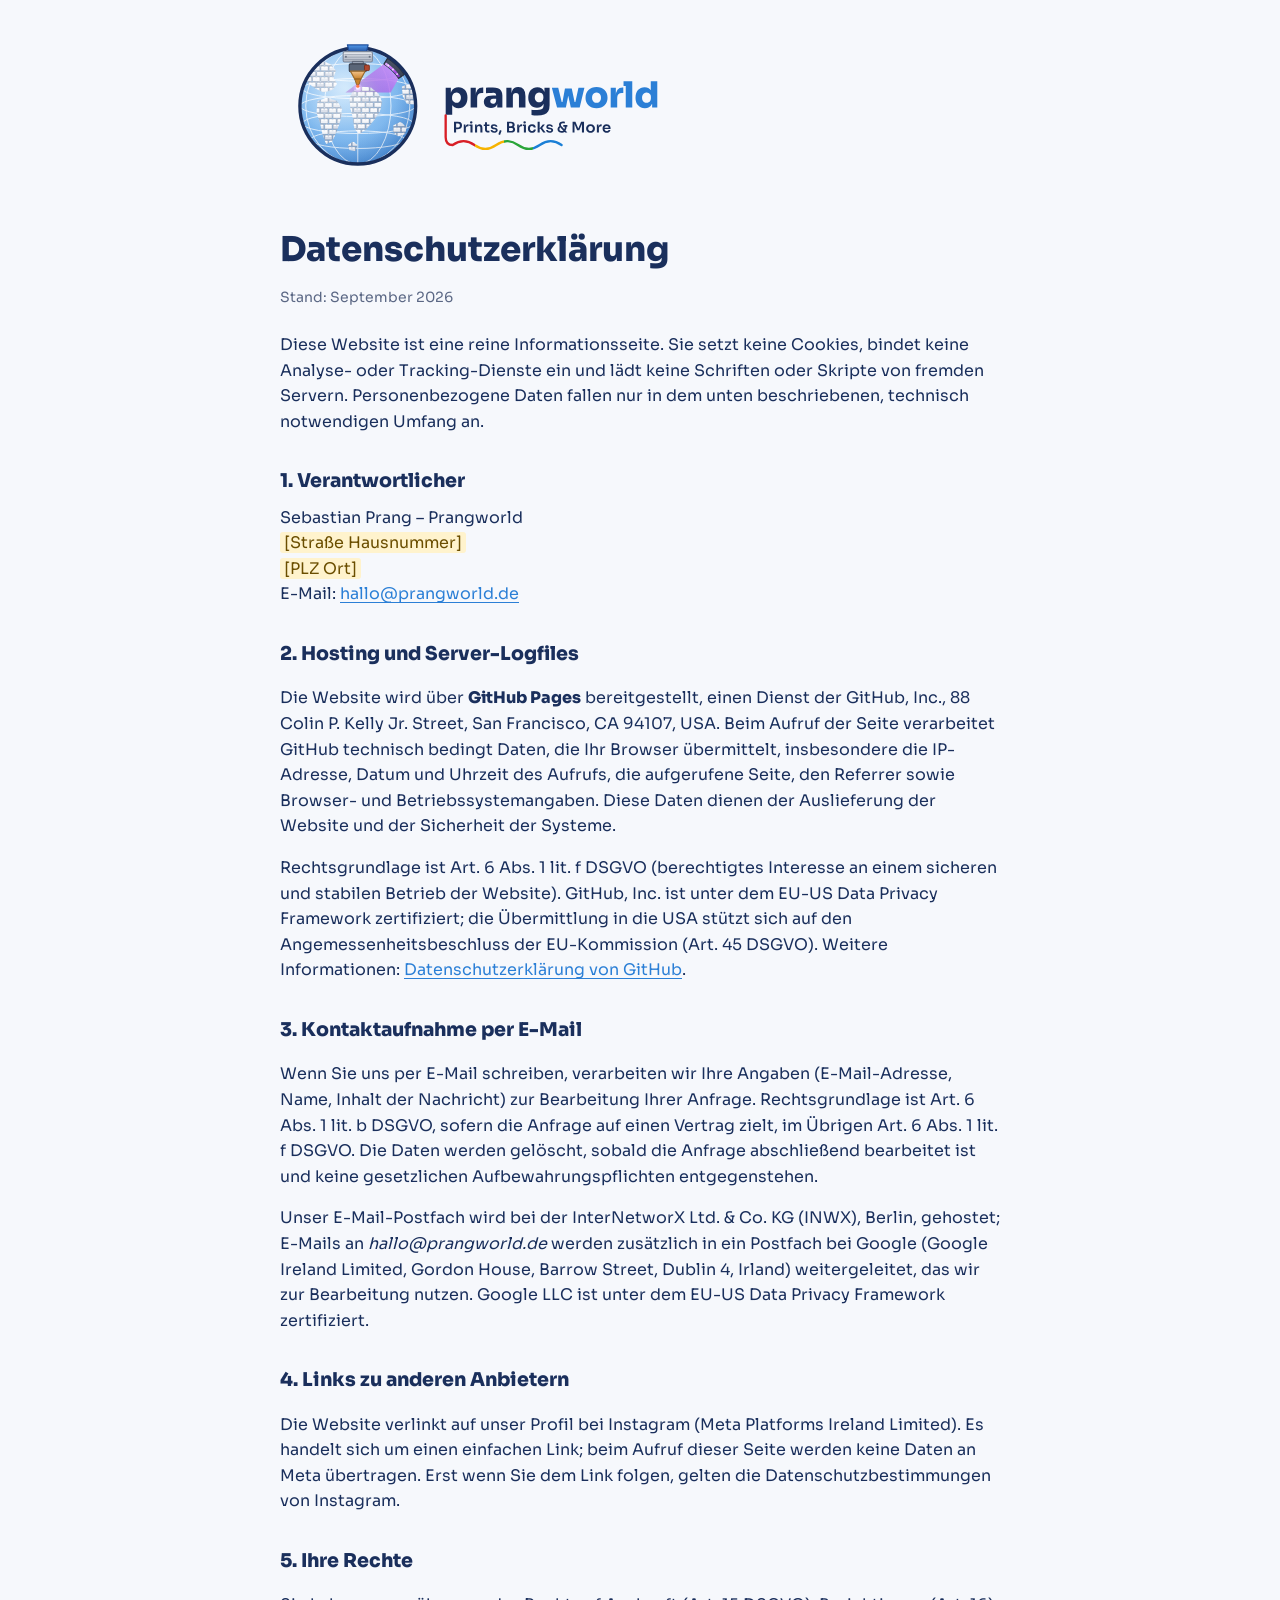
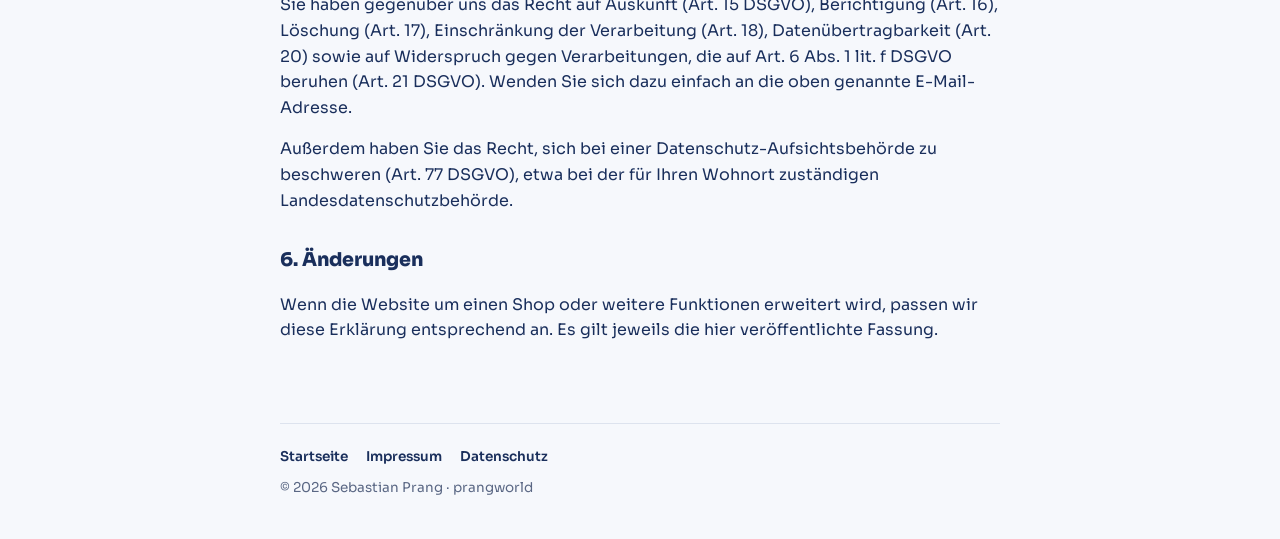
==== datenschutz.html @ c9febb34 "Erste Version: Startseite, Impressum, Datenschutz Co-Authored-By: Claude Opus 5 <noreply@anthropic.c" ====
<!doctype html>
<html lang="de">
<head>
  <meta charset="utf-8">
  <meta name="viewport" content="width=device-width, initial-scale=1">
  <title>Datenschutzerklärung – prangworld</title>
  <meta name="robots" content="noindex, follow">
  <link rel="icon" href="assets/favicon.svg" type="image/svg+xml">
  <link rel="apple-touch-icon" href="assets/apple-touch-icon.png">
  <meta name="theme-color" content="#1a2f5c">
  <link rel="stylesheet" href="assets/style.css">
</head>
<body>
  <header class="site-head wrap">
    <a href="/" aria-label="prangworld – Startseite">
      <img class="logo logo-light" src="assets/logo-banner.svg" width="540" height="200" alt="prangworld – Prints, Bricks &amp; More">
      <img class="logo logo-dark" src="assets/logo-banner-dark.svg" width="540" height="200" alt="" aria-hidden="true">
    </a>
  </header>

  <main class="wrap page">
    <h1>Datenschutzerklärung</h1>
    <p class="meta">Stand: September 2026</p>

    <p>Diese Website ist eine reine Informationsseite. Sie setzt keine Cookies, bindet keine Analyse- oder Tracking-Dienste ein und lädt keine Schriften oder Skripte von fremden Servern. Personenbezogene Daten fallen nur in dem unten beschriebenen, technisch notwendigen Umfang an.</p>

    <h2>1. Verantwortlicher</h2>
    <address>
      Sebastian Prang – Prangworld<br>
      <span class="placeholder">[Straße Hausnummer]</span><br>
      <span class="placeholder">[PLZ Ort]</span><br>
      E-Mail: <a href="mailto:hallo@prangworld.de">hallo@prangworld.de</a>
    </address>

    <h2>2. Hosting und Server-Logfiles</h2>
    <p>Die Website wird über <strong>GitHub Pages</strong> bereitgestellt, einen Dienst der GitHub, Inc., 88 Colin P. Kelly Jr. Street, San Francisco, CA 94107, USA. Beim Aufruf der Seite verarbeitet GitHub technisch bedingt Daten, die Ihr Browser übermittelt, insbesondere die IP-Adresse, Datum und Uhrzeit des Aufrufs, die aufgerufene Seite, den Referrer sowie Browser- und Betriebssystemangaben. Diese Daten dienen der Auslieferung der Website und der Sicherheit der Systeme.</p>
    <p>Rechtsgrundlage ist Art. 6 Abs. 1 lit. f DSGVO (berechtigtes Interesse an einem sicheren und stabilen Betrieb der Website). GitHub, Inc. ist unter dem EU-US Data Privacy Framework zertifiziert; die Übermittlung in die USA stützt sich auf den Angemessenheitsbeschluss der EU-Kommission (Art. 45 DSGVO). Weitere Informationen: <a href="https://docs.github.com/de/site-policy/privacy-policies/github-general-privacy-statement" rel="noopener" target="_blank">Datenschutzerklärung von GitHub</a>.</p>

    <h2>3. Kontaktaufnahme per E-Mail</h2>
    <p>Wenn Sie uns per E-Mail schreiben, verarbeiten wir Ihre Angaben (E-Mail-Adresse, Name, Inhalt der Nachricht) zur Bearbeitung Ihrer Anfrage. Rechtsgrundlage ist Art. 6 Abs. 1 lit. b DSGVO, sofern die Anfrage auf einen Vertrag zielt, im Übrigen Art. 6 Abs. 1 lit. f DSGVO. Die Daten werden gelöscht, sobald die Anfrage abschließend bearbeitet ist und keine gesetzlichen Aufbewahrungspflichten entgegenstehen.</p>
    <p>Unser E-Mail-Postfach wird bei der InterNetworX Ltd. &amp; Co. KG (INWX), Berlin, gehostet; E-Mails an <em>hallo@prangworld.de</em> werden zusätzlich in ein Postfach bei Google (Google Ireland Limited, Gordon House, Barrow Street, Dublin 4, Irland) weitergeleitet, das wir zur Bearbeitung nutzen. Google LLC ist unter dem EU-US Data Privacy Framework zertifiziert.</p>

    <h2>4. Links zu anderen Anbietern</h2>
    <p>Die Website verlinkt auf unser Profil bei Instagram (Meta Platforms Ireland Limited). Es handelt sich um einen einfachen Link; beim Aufruf dieser Seite werden keine Daten an Meta übertragen. Erst wenn Sie dem Link folgen, gelten die Datenschutzbestimmungen von Instagram.</p>

    <h2>5. Ihre Rechte</h2>
    <p>Sie haben gegenüber uns das Recht auf Auskunft (Art. 15 DSGVO), Berichtigung (Art. 16), Löschung (Art. 17), Einschränkung der Verarbeitung (Art. 18), Datenübertragbarkeit (Art. 20) sowie auf Widerspruch gegen Verarbeitungen, die auf Art. 6 Abs. 1 lit. f DSGVO beruhen (Art. 21 DSGVO). Wenden Sie sich dazu einfach an die oben genannte E-Mail-Adresse.</p>
    <p>Außerdem haben Sie das Recht, sich bei einer Datenschutz-Aufsichtsbehörde zu beschweren (Art. 77 DSGVO), etwa bei der für Ihren Wohnort zuständigen Landesdatenschutzbehörde.</p>

    <h2>6. Änderungen</h2>
    <p>Wenn die Website um einen Shop oder weitere Funktionen erweitert wird, passen wir diese Erklärung entsprechend an. Es gilt jeweils die hier veröffentlichte Fassung.</p>
  </main>

  <footer class="site-foot wrap">
    <nav aria-label="Rechtliches">
      <a href="/">Startseite</a>
      <a href="impressum.html">Impressum</a>
      <a href="datenschutz.html">Datenschutz</a>
    </nav>
    <p>© 2026 Sebastian Prang · prangworld</p>
  </footer>
</body>
</html>
---- assets/style.css ----
/* prangworld.de – schlichtes Stylesheet, keine externen Abhängigkeiten */
@font-face { font-family: "Sora"; font-weight: 400; font-display: swap; src: url("fonts/Sora-400.woff2") format("woff2"); }
@font-face { font-family: "Sora"; font-weight: 600; font-display: swap; src: url("fonts/Sora-600.woff2") format("woff2"); }
@font-face { font-family: "Sora"; font-weight: 800; font-display: swap; src: url("fonts/Sora-800.woff2") format("woff2"); }

:root {
  --navy: #1a2f5c;
  --blue: #2b7fd6;
  --ink: #1a2f5c;
  --ink-2: #5a6784;
  --ground: #f6f8fc;
  --card: #ffffff;
  --line: #dde3ee;
  --accent: #2b7fd6;
  --focus: #e0961a;
}
@media (prefers-color-scheme: dark) {
  :root {
    --ink: #eef1f7;
    --ink-2: #a2acc0;
    --ground: #0f1521;
    --card: #171f30;
    --line: #2a3448;
    --accent: #7fb8ee;
  }
}

* { box-sizing: border-box; }
html { color-scheme: light dark; }
body {
  margin: 0;
  background: var(--ground);
  color: var(--ink);
  font-family: "Sora", system-ui, -apple-system, "Segoe UI", Roboto, sans-serif;
  font-size: 16px;
  line-height: 1.6;
  -webkit-font-smoothing: antialiased;
}
a { color: var(--accent); text-decoration-thickness: 1px; text-underline-offset: 3px; }
a:focus-visible, button:focus-visible { outline: 3px solid var(--focus); outline-offset: 3px; border-radius: 4px; }

.wrap { max-width: 720px; margin: 0 auto; padding: 0 20px; }

/* Kopf */
.site-head { padding: 28px 0 8px; }
.site-head a { display: inline-block; line-height: 0; }
.logo { width: min(100%, 420px); height: auto; }
.logo-dark { display: none; }
@media (prefers-color-scheme: dark) {
  .logo-light { display: none; }
  .logo-dark { display: block; }
}

/* Startseite */
.hero { padding: 48px 0 40px; }
.hero h1 { font-size: clamp(30px, 5vw, 42px); font-weight: 800; letter-spacing: -0.01em; line-height: 1.15; margin: 0 0 14px; text-wrap: balance; }
.hero h1 span { color: var(--accent); }
.hero p.lede { font-size: 18px; color: var(--ink-2); margin: 0 0 32px; max-width: 56ch; }
.badge { display: inline-flex; align-items: center; gap: 8px; font-size: 13px; font-weight: 600; letter-spacing: .06em; text-transform: uppercase; color: var(--ink-2); margin-bottom: 18px; }
.badge::before { content: ""; width: 8px; height: 8px; border-radius: 50%; background: var(--focus); }

.areas { display: grid; grid-template-columns: repeat(auto-fit, minmax(200px, 1fr)); gap: 14px; margin: 0 0 40px; padding: 0; list-style: none; }
.areas li { background: var(--card); border: 1px solid var(--line); border-radius: 14px; padding: 18px 18px 16px; }
.areas b { display: block; font-size: 17px; font-weight: 800; margin-bottom: 4px; }
.areas span { color: var(--ink-2); font-size: 14.5px; }

.contact { display: flex; flex-wrap: wrap; gap: 12px; align-items: center; }
.btn { display: inline-flex; align-items: center; gap: 8px; padding: 12px 18px; border-radius: 999px; font-weight: 600; text-decoration: none; border: 1px solid var(--line); background: var(--card); color: var(--ink); }
.btn.primary { background: var(--navy); border-color: var(--navy); color: #fff; }
@media (prefers-color-scheme: dark) { .btn.primary { background: var(--blue); border-color: var(--blue); } }
.btn svg { width: 18px; height: 18px; }

/* Textseiten */
.page { padding: 24px 0 40px; }
.page h1 { font-size: clamp(26px, 4vw, 34px); font-weight: 800; margin: 0 0 8px; }
.page h2 { font-size: 19px; font-weight: 800; margin: 32px 0 8px; }
.page h3 { font-size: 16px; font-weight: 600; margin: 22px 0 6px; }
.page p, .page li { max-width: 68ch; }
.page .meta { color: var(--ink-2); font-size: 14px; margin: 0 0 24px; }
.page address { font-style: normal; }
.placeholder { background: #fff3cd; color: #6b4e00; padding: 0 4px; border-radius: 3px; }
@media (prefers-color-scheme: dark) { .placeholder { background: #4a3a10; color: #ffe08a; } }

/* Fuß */
.site-foot { border-top: 1px solid var(--line); margin-top: 24px; padding: 22px 0 40px; font-size: 13.5px; color: var(--ink-2); }
.site-foot nav { display: flex; flex-wrap: wrap; gap: 6px 18px; margin-bottom: 10px; }
.site-foot nav a { color: var(--ink); text-decoration: none; font-weight: 600; }
.site-foot nav a:hover { text-decoration: underline; }
.site-foot p { margin: 6px 0 0; max-width: 72ch; }

@media (prefers-reduced-motion: no-preference) {
  .hero > * { animation: rise .5s ease-out both; }
  .hero > *:nth-child(2) { animation-delay: .06s; }
  .hero > *:nth-child(3) { animation-delay: .12s; }
  .hero > *:nth-child(4) { animation-delay: .18s; }
  .hero > *:nth-child(5) { animation-delay: .24s; }
  @keyframes rise { from { opacity: 0; transform: translateY(8px); } to { opacity: 1; transform: none; } }
}
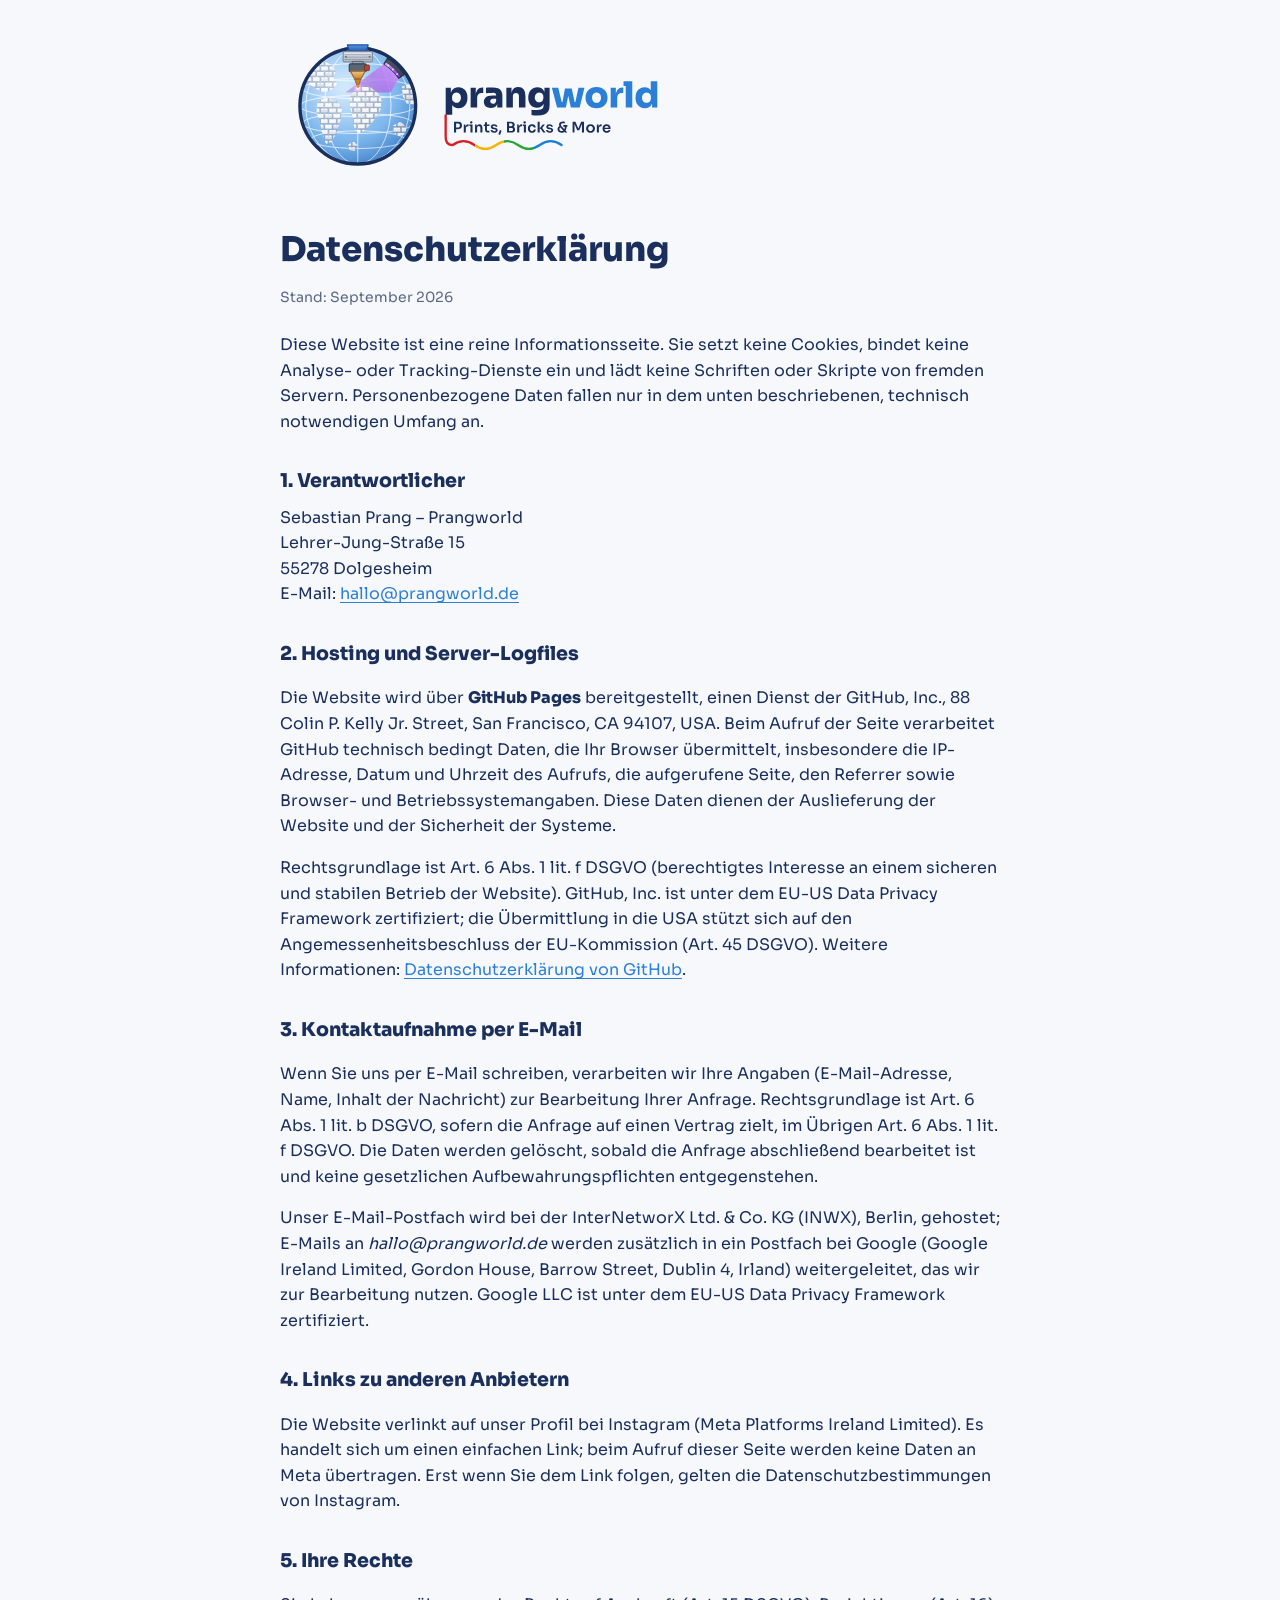
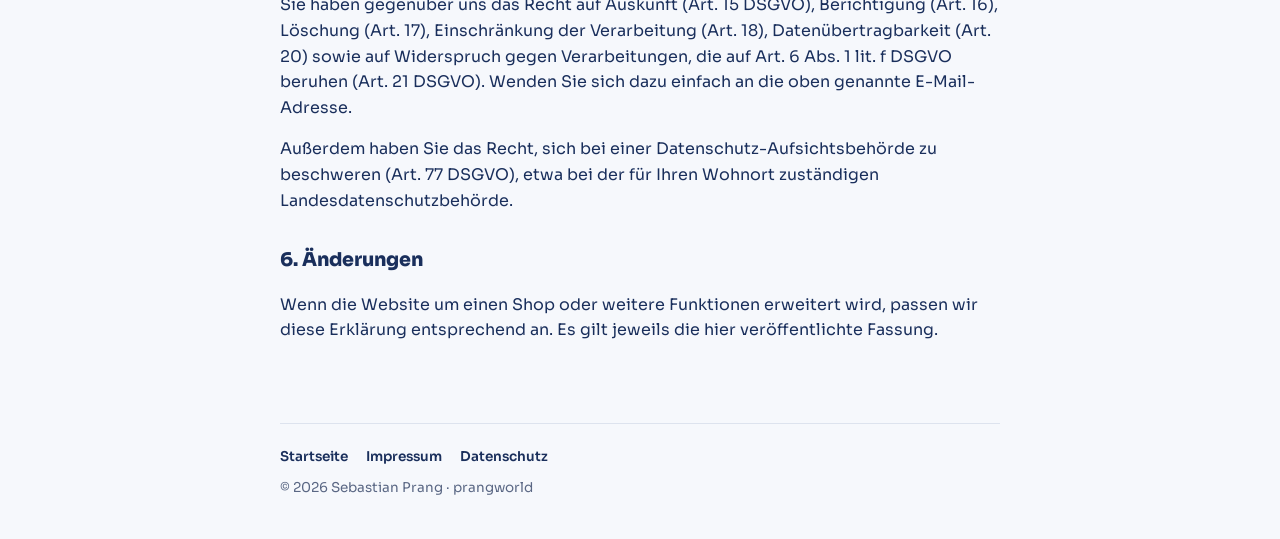
==== commit 592d6fa5: "Impressum und Datenschutz: Anschrift eingetragen Co-Authored-By: Claude Opus 5 <noreply@anthropic.co" ====
--- a/datenschutz.html
+++ b/datenschutz.html
@@ -27,8 +27,8 @@
     <h2>1. Verantwortlicher</h2>
     <address>
       Sebastian Prang – Prangworld<br>
-      <span class="placeholder">[Straße Hausnummer]</span><br>
-      <span class="placeholder">[PLZ Ort]</span><br>
+      Lehrer-Jung-Straße 15<br>
+      55278 Dolgesheim<br>
       E-Mail: <a href="mailto:hallo@prangworld.de">hallo@prangworld.de</a>
     </address>
 
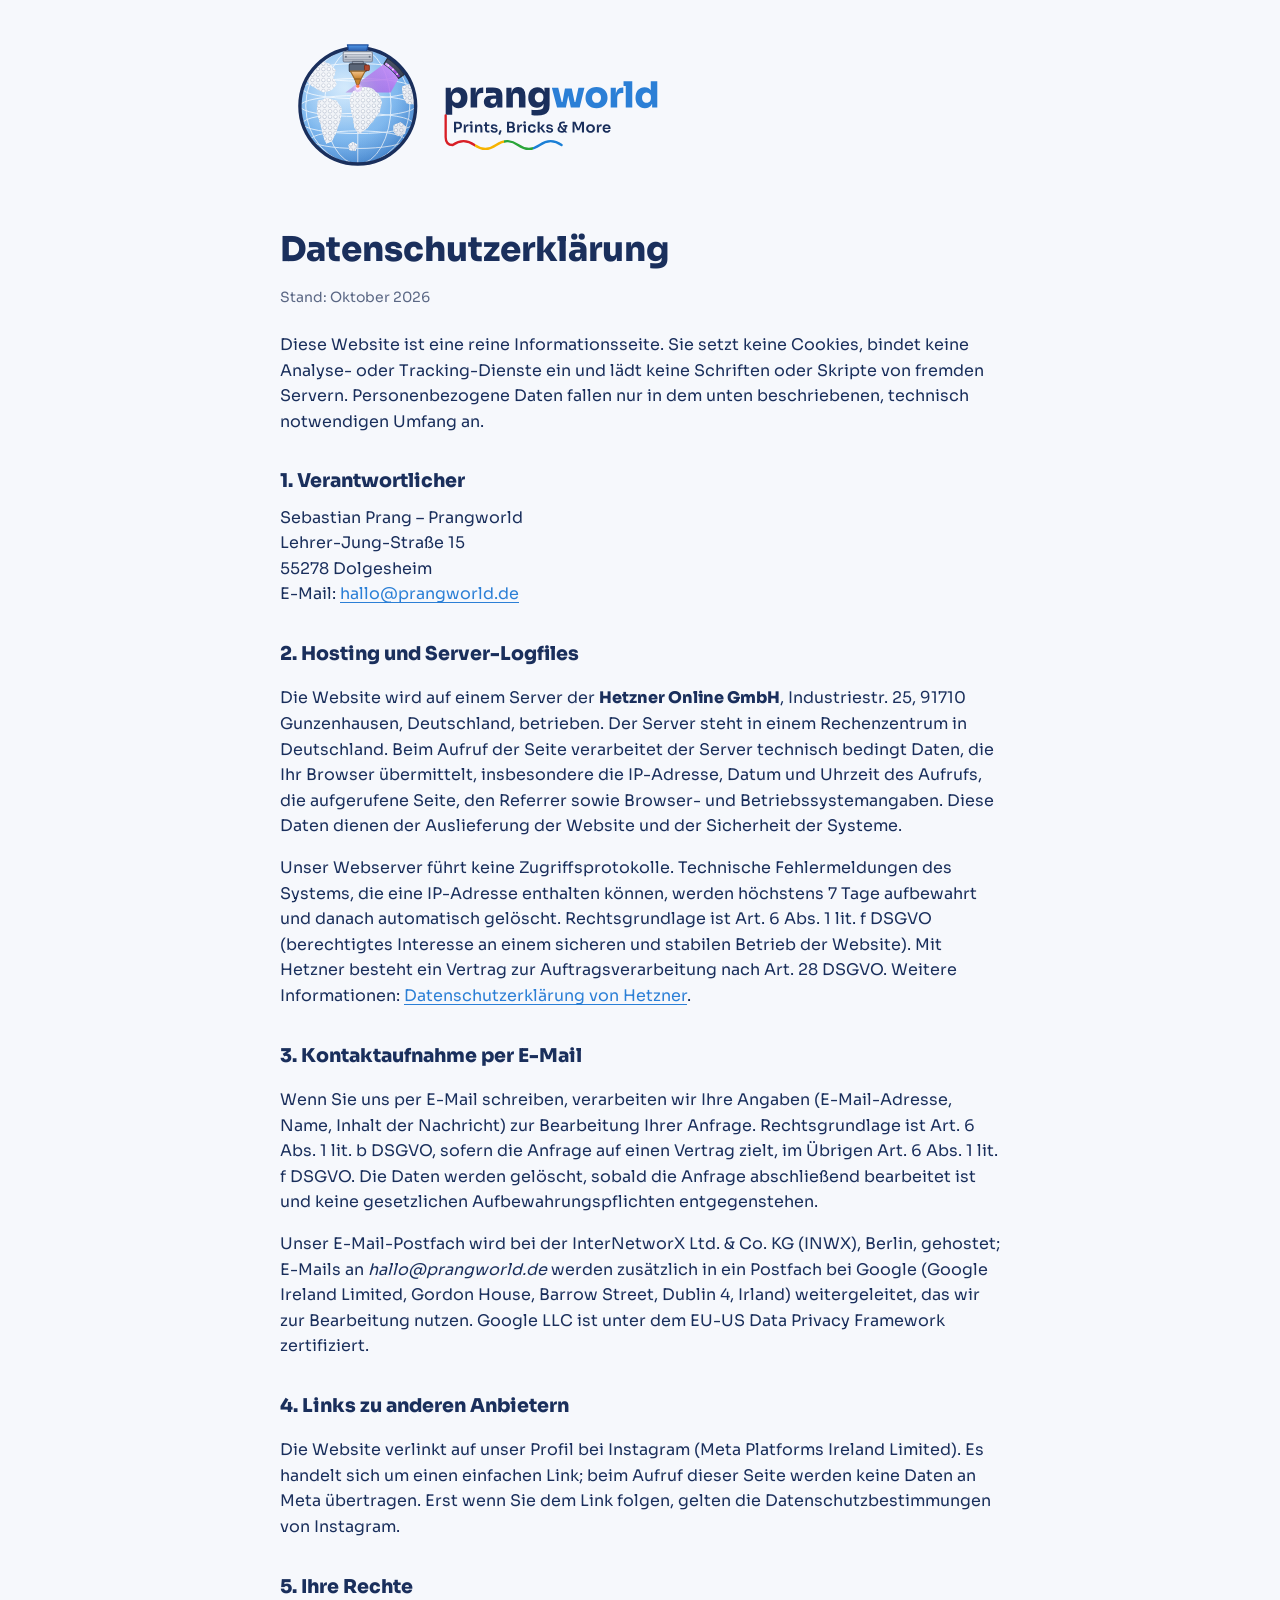
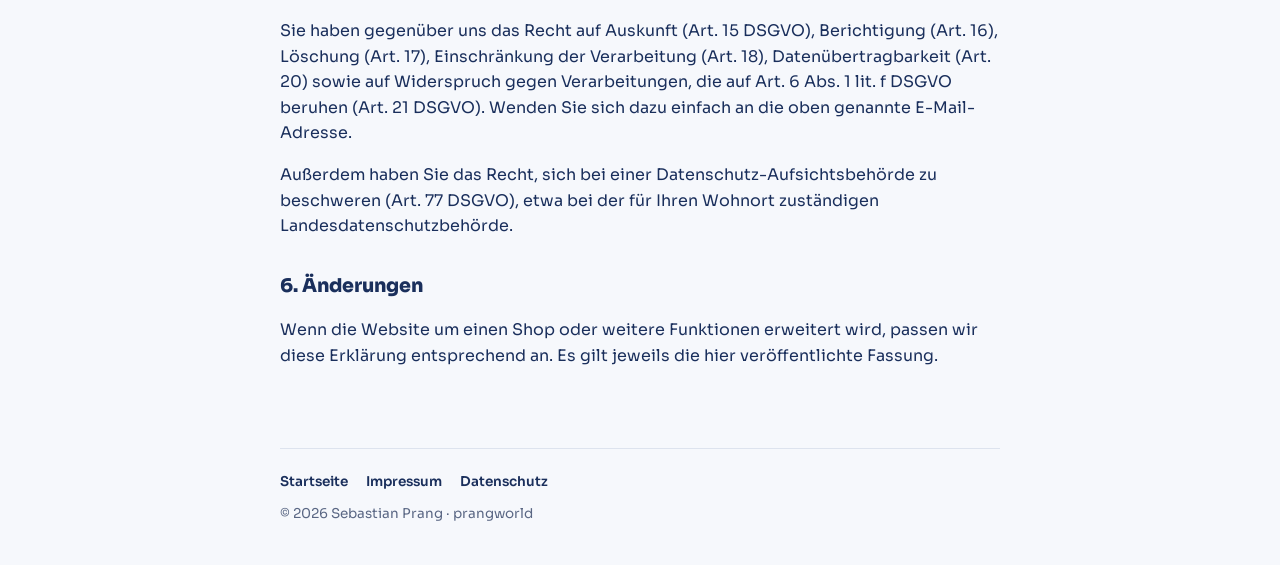
==== commit 359d5d52: "Hosting auf Hetzner: Datenschutz angepasst, Deploy-Skript Co-Authored-By: Claude Sonnet 5.5 <noreply" ====
--- a/datenschutz.html
+++ b/datenschutz.html
@@ -20,7 +20,7 @@
 
   <main class="wrap page">
     <h1>Datenschutzerklärung</h1>
-    <p class="meta">Stand: September 2026</p>
+    <p class="meta">Stand: Oktober 2026</p>
 
     <p>Diese Website ist eine reine Informationsseite. Sie setzt keine Cookies, bindet keine Analyse- oder Tracking-Dienste ein und lädt keine Schriften oder Skripte von fremden Servern. Personenbezogene Daten fallen nur in dem unten beschriebenen, technisch notwendigen Umfang an.</p>
 
@@ -33,8 +33,8 @@
     </address>
 
     <h2>2. Hosting und Server-Logfiles</h2>
-    <p>Die Website wird über <strong>GitHub Pages</strong> bereitgestellt, einen Dienst der GitHub, Inc., 88 Colin P. Kelly Jr. Street, San Francisco, CA 94107, USA. Beim Aufruf der Seite verarbeitet GitHub technisch bedingt Daten, die Ihr Browser übermittelt, insbesondere die IP-Adresse, Datum und Uhrzeit des Aufrufs, die aufgerufene Seite, den Referrer sowie Browser- und Betriebssystemangaben. Diese Daten dienen der Auslieferung der Website und der Sicherheit der Systeme.</p>
-    <p>Rechtsgrundlage ist Art. 6 Abs. 1 lit. f DSGVO (berechtigtes Interesse an einem sicheren und stabilen Betrieb der Website). GitHub, Inc. ist unter dem EU-US Data Privacy Framework zertifiziert; die Übermittlung in die USA stützt sich auf den Angemessenheitsbeschluss der EU-Kommission (Art. 45 DSGVO). Weitere Informationen: <a href="https://docs.github.com/de/site-policy/privacy-policies/github-general-privacy-statement" rel="noopener" target="_blank">Datenschutzerklärung von GitHub</a>.</p>
+    <p>Die Website wird auf einem Server der <strong>Hetzner Online GmbH</strong>, Industriestr. 25, 91710 Gunzenhausen, Deutschland, betrieben. Der Server steht in einem Rechenzentrum in Deutschland. Beim Aufruf der Seite verarbeitet der Server technisch bedingt Daten, die Ihr Browser übermittelt, insbesondere die IP-Adresse, Datum und Uhrzeit des Aufrufs, die aufgerufene Seite, den Referrer sowie Browser- und Betriebssystemangaben. Diese Daten dienen der Auslieferung der Website und der Sicherheit der Systeme.</p>
+    <p>Unser Webserver führt keine Zugriffsprotokolle. Technische Fehlermeldungen des Systems, die eine IP-Adresse enthalten können, werden höchstens 7 Tage aufbewahrt und danach automatisch gelöscht. Rechtsgrundlage ist Art. 6 Abs. 1 lit. f DSGVO (berechtigtes Interesse an einem sicheren und stabilen Betrieb der Website). Mit Hetzner besteht ein Vertrag zur Auftragsverarbeitung nach Art. 28 DSGVO. Weitere Informationen: <a href="https://www.hetzner.com/de/legal/privacy-policy/" rel="noopener" target="_blank">Datenschutzerklärung von Hetzner</a>.</p>
 
     <h2>3. Kontaktaufnahme per E-Mail</h2>
     <p>Wenn Sie uns per E-Mail schreiben, verarbeiten wir Ihre Angaben (E-Mail-Adresse, Name, Inhalt der Nachricht) zur Bearbeitung Ihrer Anfrage. Rechtsgrundlage ist Art. 6 Abs. 1 lit. b DSGVO, sofern die Anfrage auf einen Vertrag zielt, im Übrigen Art. 6 Abs. 1 lit. f DSGVO. Die Daten werden gelöscht, sobald die Anfrage abschließend bearbeitet ist und keine gesetzlichen Aufbewahrungspflichten entgegenstehen.</p>
--- a/assets/style.css
+++ b/assets/style.css
@@ -57,6 +57,7 @@
 .hero h1 span { color: var(--accent); }
 .hero p.lede { font-size: 18px; color: var(--ink-2); margin: 0 0 32px; max-width: 56ch; }
 .badge { display: inline-flex; align-items: center; gap: 8px; font-size: 13px; font-weight: 600; letter-spacing: .06em; text-transform: uppercase; color: var(--ink-2); margin-bottom: 18px; }
+.badge time { color: var(--ink); font-weight: 800; }
 .badge::before { content: ""; width: 8px; height: 8px; border-radius: 50%; background: var(--focus); }
 
 .areas { display: grid; grid-template-columns: repeat(auto-fit, minmax(200px, 1fr)); gap: 14px; margin: 0 0 40px; padding: 0; list-style: none; }
@@ -96,3 +97,50 @@
   .hero > *:nth-child(5) { animation-delay: .24s; }
   @keyframes rise { from { opacity: 0; transform: translateY(8px); } to { opacity: 1; transform: none; } }
 }
+
+/* Neue Produkte / Ausblick */
+.news { padding: 8px 0 24px; border-top: 1px solid var(--line); }
+.news h2 { font-size: clamp(24px, 4vw, 32px); font-weight: 800; letter-spacing: -0.01em; line-height: 1.2; margin: 0 0 12px; text-wrap: balance; }
+.news h2 span { color: var(--accent); }
+.news h3 { font-size: 19px; font-weight: 800; margin: 32px 0 8px; }
+.news .lede { font-size: 17px; color: var(--ink-2); margin: 0 0 24px; max-width: 58ch; }
+.news p { max-width: 68ch; }
+.news .hint { color: var(--ink-2); font-size: 15px; }
+.news .features { margin-bottom: 8px; }
+
+/* Vitrinen im Detail */
+.produkte { padding: 8px 0 24px; border-top: 1px solid var(--line); }
+.produkte h2 { font-size: clamp(24px, 4vw, 32px); font-weight: 800; letter-spacing: -0.01em; line-height: 1.2; margin: 0 0 12px; text-wrap: balance; }
+.produkte h2 span { color: var(--accent); }
+.produkte .lede { font-size: 17px; color: var(--ink-2); margin: 0 0 8px; max-width: 58ch; }
+.produkt { margin: 32px 0 0; }
+.produkt h3 { font-size: 19px; font-weight: 800; margin: 0 0 12px; }
+.produkt p { max-width: 68ch; }
+.produkt .hint { color: var(--ink-2); font-size: 15px; }
+.produkt em, .news em { font-style: normal; font-size: 12px; font-weight: 700; letter-spacing: 0.04em; text-transform: uppercase; color: var(--accent); margin-left: 6px; white-space: nowrap; }
+.fotos { display: grid; grid-template-columns: repeat(auto-fit, minmax(min(100%, 280px), 1fr)); gap: 14px; align-items: start; margin: 0 0 16px; }
+.fotos.drei { grid-template-columns: repeat(auto-fit, minmax(min(100%, 200px), 1fr)); }
+.fotos.einzeln { grid-template-columns: minmax(0, 420px); }
+.fotos figure { margin: 0; background: var(--card); border: 1px solid var(--line); border-radius: 14px; overflow: hidden; }
+.fotos img { display: block; width: 100%; height: auto; }
+.fotos figcaption { padding: 10px 14px 12px; color: var(--ink-2); font-size: 14px; }
+.punkte { margin: 0 0 14px; padding: 0 0 0 20px; max-width: 68ch; }
+.punkte li { margin: 0 0 8px; }
+.produkt.soon { padding: 4px 0 0; }
+
+/* Globi & Globine */
+.showcase { padding: 8px 0 24px; border-top: 1px solid var(--line); }
+.showcase h2 { font-size: clamp(24px, 4vw, 32px); font-weight: 800; letter-spacing: -0.01em; line-height: 1.2; margin: 0 0 12px; text-wrap: balance; }
+.showcase h2 span { color: var(--accent); }
+.showcase h3 { font-size: 19px; font-weight: 800; margin: 32px 0 8px; }
+.showcase .lede { font-size: 17px; color: var(--ink-2); margin: 0 0 24px; max-width: 58ch; }
+.showcase p { max-width: 68ch; }
+.showcase .hint { color: var(--ink-2); font-size: 15px; }
+.features { display: grid; grid-template-columns: repeat(auto-fit, minmax(min(100%, 280px), 1fr)); gap: 12px; margin: 0 0 28px; padding: 0; list-style: none; }
+.features li { background: var(--card); border: 1px solid var(--line); border-radius: 14px; padding: 14px 16px; }
+.features b { display: block; font-weight: 800; margin-bottom: 2px; }
+.features span { color: var(--ink-2); font-size: 14.5px; }
+.gallery { display: grid; gap: 18px; margin: 0 0 8px; }
+.gallery figure { margin: 0; background: var(--card); border: 1px solid var(--line); border-radius: 14px; overflow: hidden; }
+.gallery img { display: block; width: 100%; height: auto; }
+.gallery figcaption { padding: 12px 16px 14px; color: var(--ink-2); font-size: 14.5px; }
